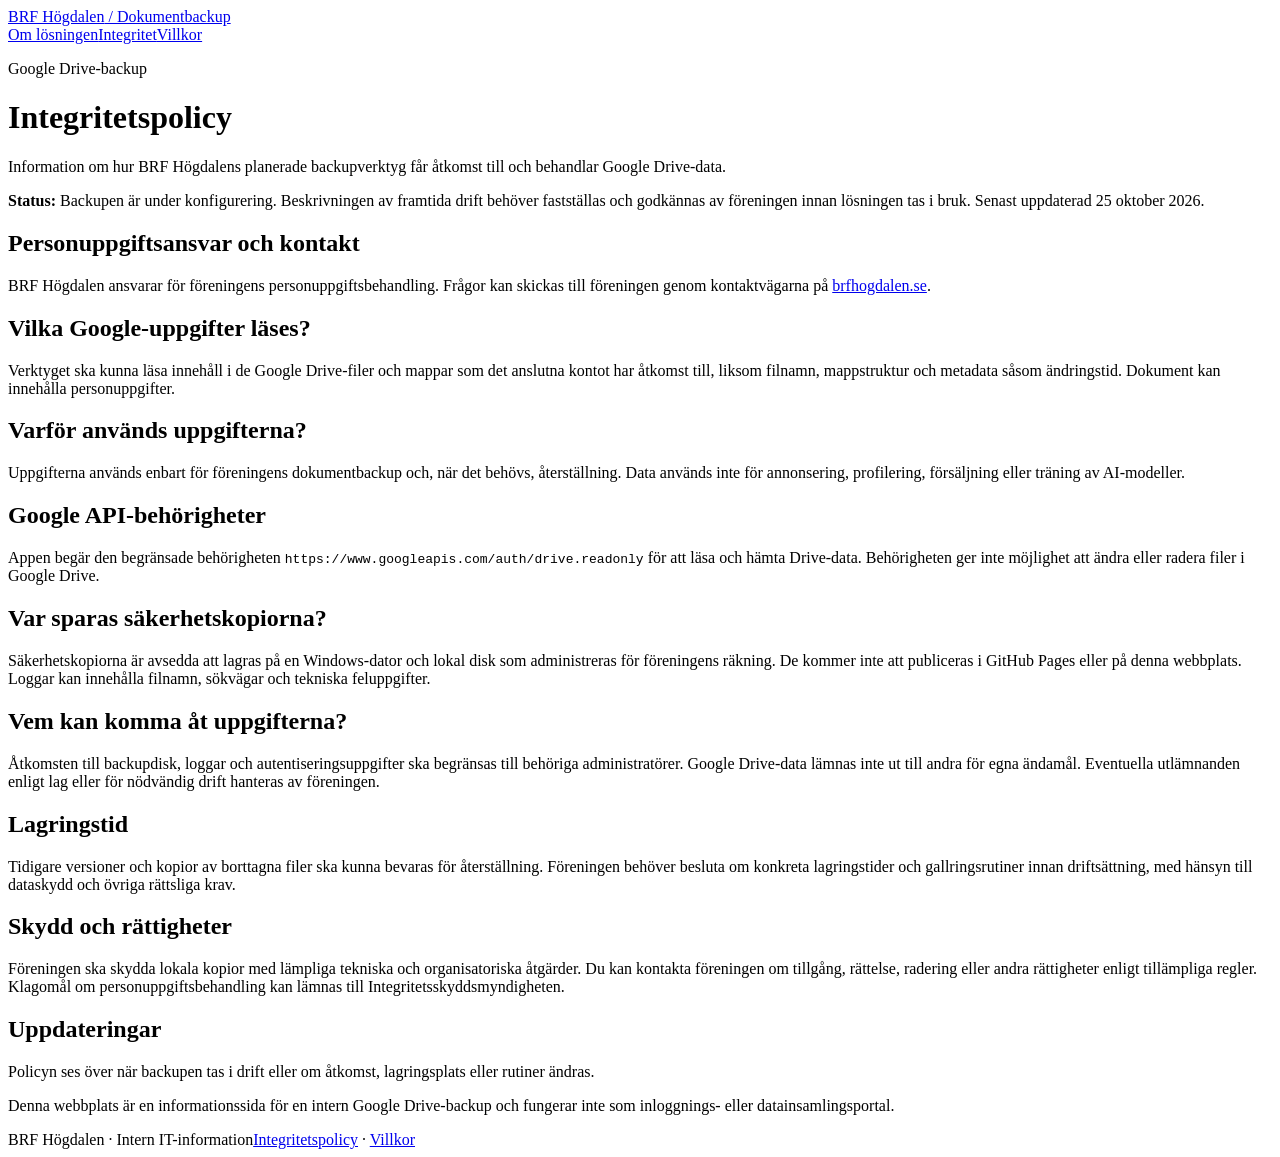
==== privacy.html @ a1cff979 "Add privacy.html for BRF Högdalen backup site" ====
<!doctype html><html lang="sv"><head><meta charset="utf-8"><meta name="viewport" content="width=device-width,initial-scale=1"><meta name="theme-color" content="#16354e"><meta name="description" content="Integritetspolicy för BRF Högdalens interna Google Drive-backup."><title>Integritetspolicy – BRF Högdalen</title><link rel="stylesheet" href="/style.css"></head><body><header><div class="wrap bar"><a class="brand" href="/">BRF Högdalen<span> / Dokumentbackup</span></a><nav aria-label="Huvudmeny"><a href="/">Om lösningen</a><a href="/privacy.html">Integritet</a><a href="/terms.html">Villkor</a></nav></div></header><main class="wrap">
<p class="eyebrow">Google Drive-backup</p><h1>Integritetspolicy</h1>
<p class="lead">Information om hur BRF Högdalens planerade backupverktyg får åtkomst till och behandlar Google Drive-data.</p>
<p class="note"><strong>Status:</strong> Backupen är under konfigurering. Beskrivningen av framtida drift behöver fastställas och godkännas av föreningen innan lösningen tas i bruk. Senast uppdaterad 25 oktober 2026.</p>
<section class="card">
<h2>Personuppgiftsansvar och kontakt</h2><p>BRF Högdalen ansvarar för föreningens personuppgiftsbehandling. Frågor kan skickas till föreningen genom kontaktvägarna på <a href="https://www.brfhogdalen.se/">brfhogdalen.se</a>.</p>
<h2>Vilka Google-uppgifter läses?</h2><p>Verktyget ska kunna läsa innehåll i de Google Drive-filer och mappar som det anslutna kontot har åtkomst till, liksom filnamn, mappstruktur och metadata såsom ändringstid. Dokument kan innehålla personuppgifter.</p>
<h2>Varför används uppgifterna?</h2><p>Uppgifterna används enbart för föreningens dokumentbackup och, när det behövs, återställning. Data används inte för annonsering, profilering, försäljning eller träning av AI-modeller.</p>
<h2>Google API-behörigheter</h2><p>Appen begär den begränsade behörigheten <code>https://www.googleapis.com/auth/drive.readonly</code> för att läsa och hämta Drive-data. Behörigheten ger inte möjlighet att ändra eller radera filer i Google Drive.</p>
<h2>Var sparas säkerhetskopiorna?</h2><p>Säkerhetskopiorna är avsedda att lagras på en Windows-dator och lokal disk som administreras för föreningens räkning. De kommer inte att publiceras i GitHub Pages eller på denna webbplats. Loggar kan innehålla filnamn, sökvägar och tekniska feluppgifter.</p>
<h2>Vem kan komma åt uppgifterna?</h2><p>Åtkomsten till backupdisk, loggar och autentiseringsuppgifter ska begränsas till behöriga administratörer. Google Drive-data lämnas inte ut till andra för egna ändamål. Eventuella utlämnanden enligt lag eller för nödvändig drift hanteras av föreningen.</p>
<h2>Lagringstid</h2><p>Tidigare versioner och kopior av borttagna filer ska kunna bevaras för återställning. Föreningen behöver besluta om konkreta lagringstider och gallringsrutiner innan driftsättning, med hänsyn till dataskydd och övriga rättsliga krav.</p>
<h2>Skydd och rättigheter</h2><p>Föreningen ska skydda lokala kopior med lämpliga tekniska och organisatoriska åtgärder. Du kan kontakta föreningen om tillgång, rättelse, radering eller andra rättigheter enligt tillämpliga regler. Klagomål om personuppgiftsbehandling kan lämnas till Integritetsskyddsmyndigheten.</p>
<h2>Uppdateringar</h2><p>Policyn ses över när backupen tas i drift eller om åtkomst, lagringsplats eller rutiner ändras.</p></section>
<p class="small">Denna webbplats är en informationssida för en intern Google Drive-backup och fungerar inte som inloggnings- eller datainsamlingsportal.</p>
</main><footer><div class="wrap"><span>BRF Högdalen · Intern IT-information</span><span><a href="/privacy.html">Integritetspolicy</a> · <a href="/terms.html">Villkor</a></span></div></footer></body></html>
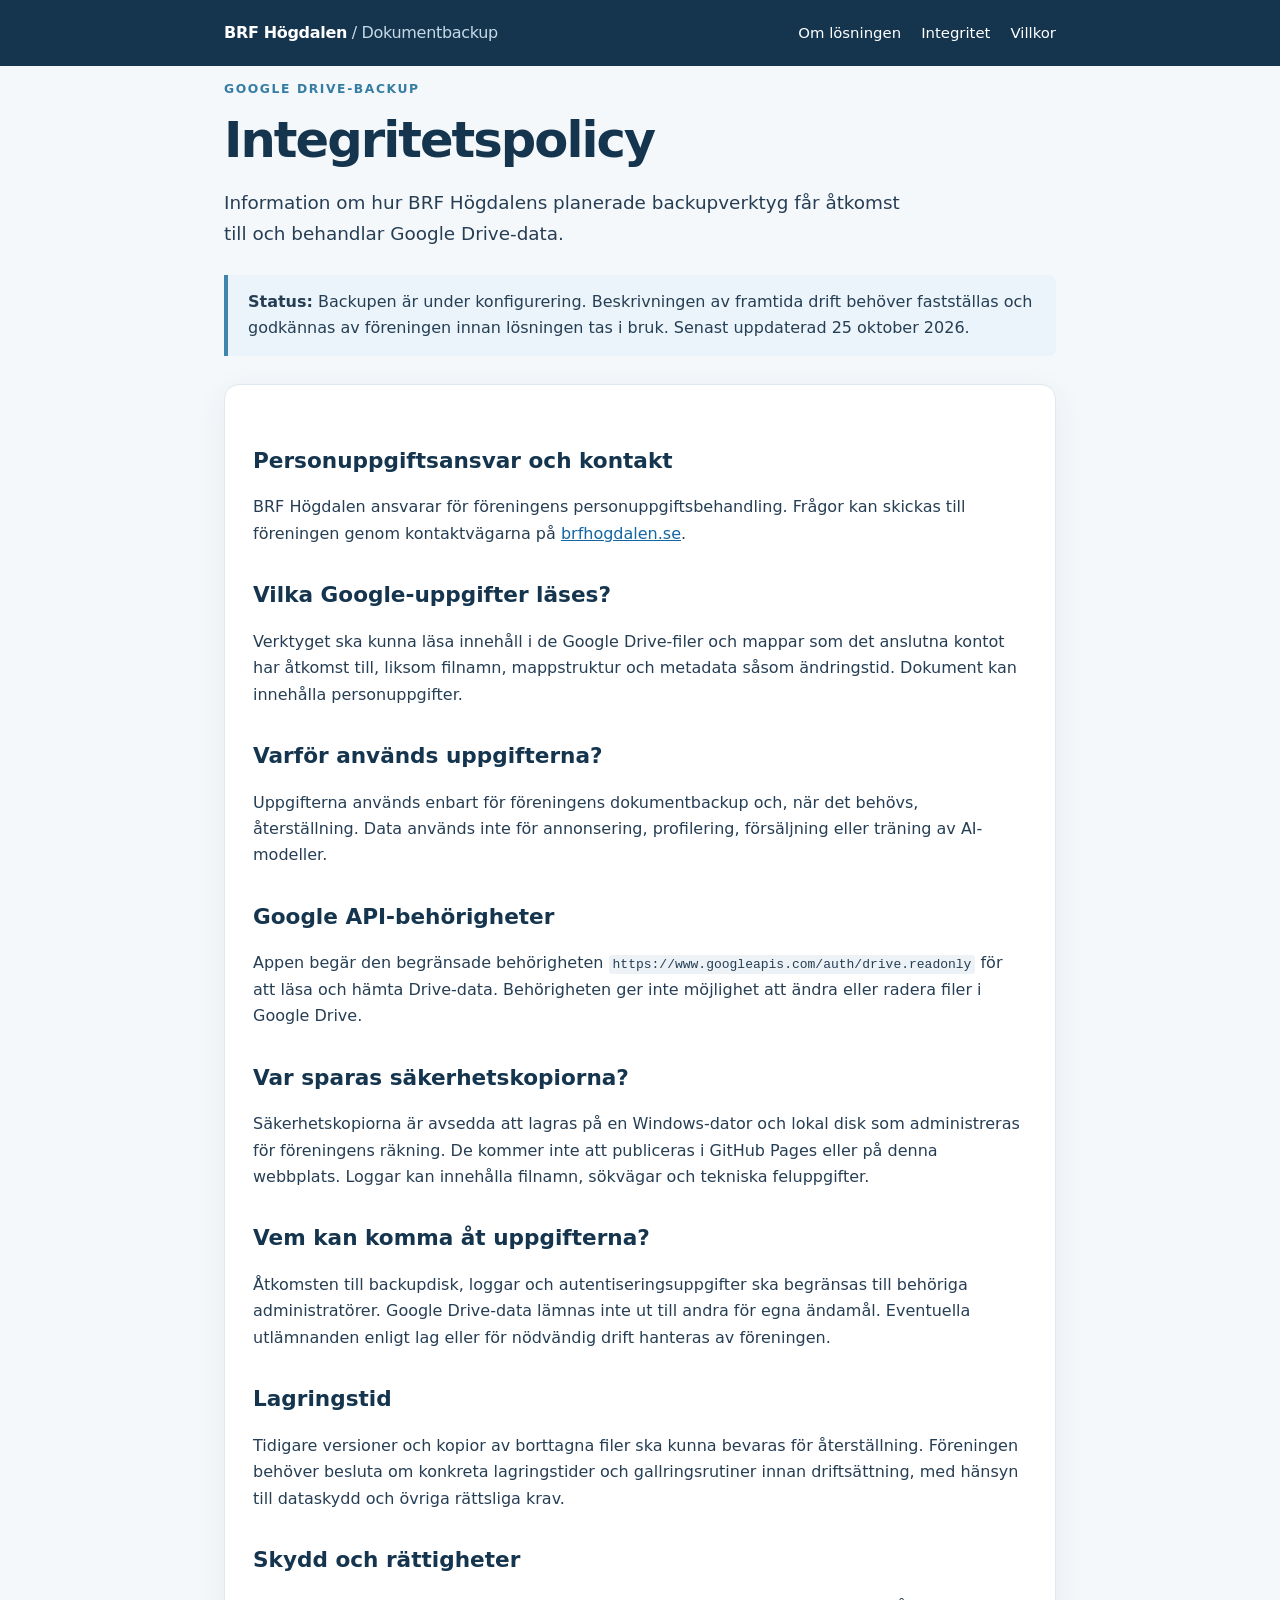
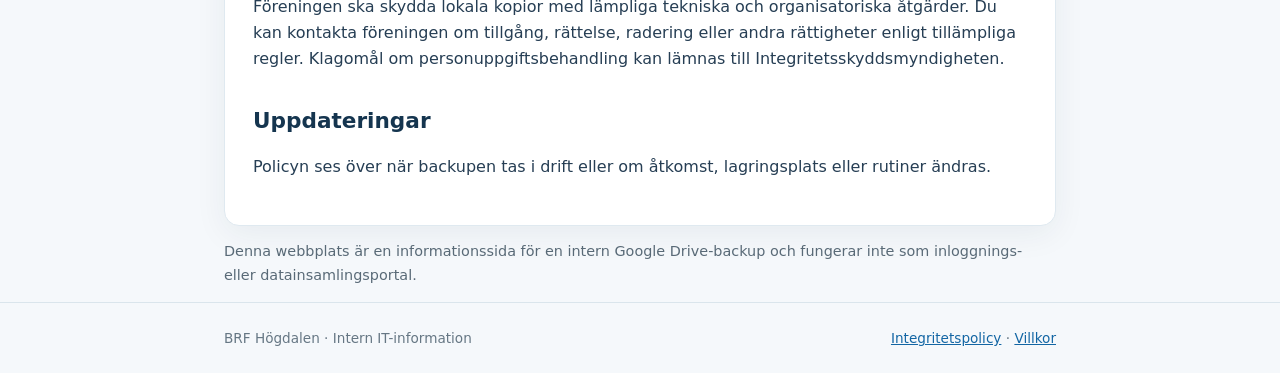
==== commit 776b66f0: "Make privacy.html links work on GitHub Pages and custom domain" ====
--- a/privacy.html
+++ b/privacy.html
@@ -1,4 +1,4 @@
-<!doctype html><html lang="sv"><head><meta charset="utf-8"><meta name="viewport" content="width=device-width,initial-scale=1"><meta name="theme-color" content="#16354e"><meta name="description" content="Integritetspolicy för BRF Högdalens interna Google Drive-backup."><title>Integritetspolicy – BRF Högdalen</title><link rel="stylesheet" href="/style.css"></head><body><header><div class="wrap bar"><a class="brand" href="/">BRF Högdalen<span> / Dokumentbackup</span></a><nav aria-label="Huvudmeny"><a href="/">Om lösningen</a><a href="/privacy.html">Integritet</a><a href="/terms.html">Villkor</a></nav></div></header><main class="wrap">
+<!doctype html><html lang="sv"><head><meta charset="utf-8"><meta name="viewport" content="width=device-width,initial-scale=1"><meta name="theme-color" content="#16354e"><meta name="description" content="Integritetspolicy för BRF Högdalens interna Google Drive-backup."><title>Integritetspolicy – BRF Högdalen</title><link rel="stylesheet" href="style.css"></head><body><header><div class="wrap bar"><a class="brand" href="./">BRF Högdalen<span> / Dokumentbackup</span></a><nav aria-label="Huvudmeny"><a href="./">Om lösningen</a><a href="privacy.html">Integritet</a><a href="terms.html">Villkor</a></nav></div></header><main class="wrap">
 <p class="eyebrow">Google Drive-backup</p><h1>Integritetspolicy</h1>
 <p class="lead">Information om hur BRF Högdalens planerade backupverktyg får åtkomst till och behandlar Google Drive-data.</p>
 <p class="note"><strong>Status:</strong> Backupen är under konfigurering. Beskrivningen av framtida drift behöver fastställas och godkännas av föreningen innan lösningen tas i bruk. Senast uppdaterad 25 oktober 2026.</p>
@@ -13,4 +13,4 @@
 <h2>Skydd och rättigheter</h2><p>Föreningen ska skydda lokala kopior med lämpliga tekniska och organisatoriska åtgärder. Du kan kontakta föreningen om tillgång, rättelse, radering eller andra rättigheter enligt tillämpliga regler. Klagomål om personuppgiftsbehandling kan lämnas till Integritetsskyddsmyndigheten.</p>
 <h2>Uppdateringar</h2><p>Policyn ses över när backupen tas i drift eller om åtkomst, lagringsplats eller rutiner ändras.</p></section>
 <p class="small">Denna webbplats är en informationssida för en intern Google Drive-backup och fungerar inte som inloggnings- eller datainsamlingsportal.</p>
-</main><footer><div class="wrap"><span>BRF Högdalen · Intern IT-information</span><span><a href="/privacy.html">Integritetspolicy</a> · <a href="/terms.html">Villkor</a></span></div></footer></body></html>+</main><footer><div class="wrap"><span>BRF Högdalen · Intern IT-information</span><span><a href="privacy.html">Integritetspolicy</a> · <a href="terms.html">Villkor</a></span></div></footer></body></html>
--- a/style.css
+++ b/style.css
@@ -0,0 +1 @@
+:root{font-family:system-ui,-apple-system,"Segoe UI",sans-serif;line-height:1.65;color:#263e54;background:#f5f8fb}*{box-sizing:border-box}body{margin:0}a{color:#1366a4}a:hover{text-decoration:underline}.wrap{max-width:880px;margin:auto;padding:0 24px}header{background:#15354f;color:white}.bar{display:flex;align-items:center;justify-content:space-between;gap:12px;flex-wrap:wrap;padding-top:20px;padding-bottom:20px}header a{color:white;text-decoration:none}.brand{font-weight:750;letter-spacing:-.02em}.brand span{font-weight:400;color:#c5d9e7}nav{display:flex;flex-wrap:wrap;gap:20px;font-size:.93rem}main{padding-top:58px;padding-bottom:70px}.eyebrow{text-transform:uppercase;letter-spacing:.13em;color:#367da4;font-size:.77rem;font-weight:750}h1{font-size:clamp(2.1rem,5vw,3.1rem);letter-spacing:-.04em;line-height:1.18;color:#15354f;margin:10px 0 18px}h2{color:#15354f;font-size:1.35rem;margin:30px 0 10px}h3{color:#15354f;margin:18px 0 8px}.lead{font-size:1.15rem;max-width:690px}.card{background:#fff;border:1px solid #dfe9f0;border-radius:15px;box-shadow:0 8px 32px #142f4710;padding:28px;margin-top:28px}.small{font-size:.9rem;color:#596a77}.note{background:#eaf4fa;border-left:4px solid #4086ac;border-radius:0 7px 7px 0;padding:14px 20px;margin:26px 0}ul{padding-left:22px}li{margin:8px 0}footer{border-top:1px solid #dae5ec;padding:24px 0;color:#667784;font-size:.85rem}footer .wrap{display:flex;gap:18px;justify-content:space-between;flex-wrap:wrap}code{background:#edf2f6;padding:2px 4px;border-radius:3px;overflow-wrap:anywhere}@media(max-width:600px){main{padding-top:35px;padding-bottom:45px}.card{padding:20px}.brand{font-size:.98rem}.brand span{display:block}nav{gap:14px}}
